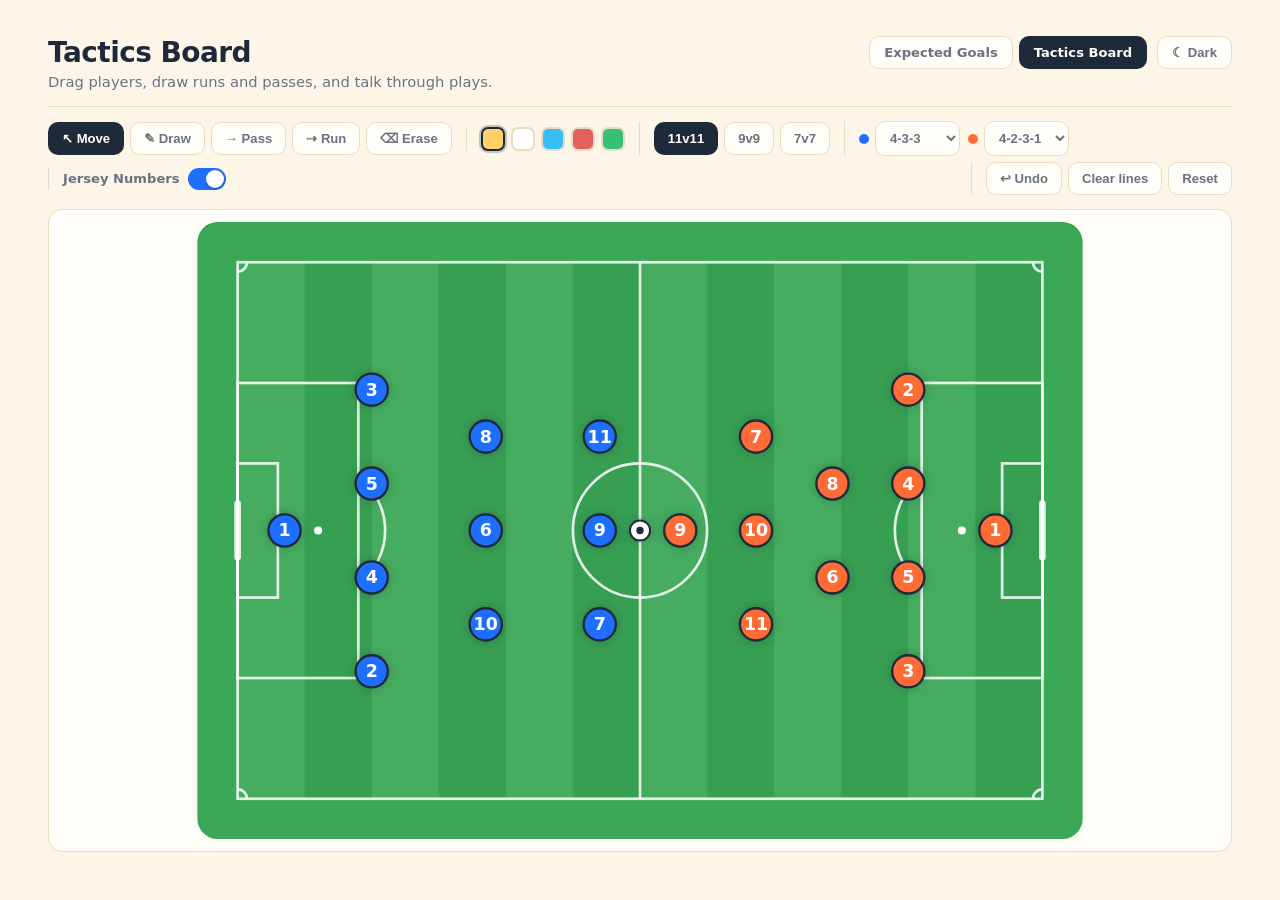
==== frontend/board.html @ 2730476d "Add Tactics Board page" ====
<!DOCTYPE html>
<html lang="en">
<head>
  <meta charset="utf-8" />
  <meta name="viewport" content="width=device-width, initial-scale=1" />
  <title>SoccerBoard</title>
  <link rel="stylesheet" href="style.css" />
  <link rel="stylesheet" href="board.css" />
  <script src="theme.js"></script>
</head>
<body class="board-body">
  <div class="app board-app">
    <header class="masthead tb-head">
      <div>
        <h1>Tactics Board</h1>
        <p>Drag players, draw runs and passes, and talk through plays.</p>
      </div>
      <div class="masthead-actions">
        <nav class="page-nav">
          <a href="index.html">Expected Goals</a>
          <a href="board.html" class="active" aria-current="page">Tactics Board</a>
        </nav>
        <button id="theme-toggle" class="theme-toggle" type="button">☾ Dark</button>
      </div>
    </header>

    <div class="tb-toolbar">
      <div class="tb-group" id="tools" role="group" aria-label="Tools">
        <button class="tb-tool active" data-tool="move"  title="Move / drag pieces">↖ Move</button>
        <button class="tb-tool" data-tool="pen"   title="Freehand draw">✎ Draw</button>
        <button class="tb-tool" data-tool="pass"  title="Pass (solid arrow)">→ Pass</button>
        <button class="tb-tool" data-tool="run"   title="Run (dashed arrow)">⇢ Run</button>
        <button class="tb-tool" data-tool="erase" title="Tap a piece or line to delete">⌫ Erase</button>
      </div>

      <div class="tb-group" id="colors" role="group" aria-label="Pen color"></div>

      <div class="tb-group" id="formats" role="group" aria-label="Players per side">
        <button class="tb-fmt active" data-format="11">11v11</button>
        <button class="tb-fmt" data-format="9">9v9</button>
        <button class="tb-fmt" data-format="7">7v7</button>
      </div>

      <div class="tb-group tb-formations">
        <label class="tb-pick" title="Home formation">
          <span class="tb-pick-dot home"></span>
          <select id="home-formation" aria-label="Home formation"></select>
        </label>
        <label class="tb-pick" title="Away formation">
          <span class="tb-pick-dot away"></span>
          <select id="away-formation" aria-label="Away formation"></select>
        </label>
      </div>

      <div class="tb-group" id="view" role="group" aria-label="View">
        <label class="tb-switch" title="Show or hide jersey numbers">
          <span class="tb-switch-text">Jersey Numbers</span>
          <input type="checkbox" id="toggle-numbers" checked />
          <span class="tb-switch-track"><span class="tb-switch-knob"></span></span>
        </label>
      </div>

      <div class="tb-group tb-actions">
        <button id="undo" title="Undo last change">↩ Undo</button>
        <button id="clear-draw" title="Remove all drawn lines">Clear lines</button>
        <button id="reset" title="Reset players to formation">Reset</button>
      </div>
    </div>

    <main class="tb-stage">
      <!-- viewBox is the pitch with a margin all round; user units == pitch units
           (120 x 80), so token positions read naturally. -->
      <svg id="board" viewBox="-6 -6 132 92" preserveAspectRatio="xMidYMid meet">
        <defs>
          <pattern id="mow" width="20" height="80" patternUnits="userSpaceOnUse">
            <rect x="0"  width="10" height="80" class="mow-light" />
            <rect x="10" width="10" height="80" class="mow-dark" />
          </pattern>
        </defs>

        <!-- turf -->
        <rect x="-6" y="-6" width="132" height="92" rx="3" class="turf-bg" />
        <rect x="0" y="0" width="120" height="80" fill="url(#mow)" />

        <!-- markings -->
        <g class="lines" fill="none">
          <rect x="0" y="0" width="120" height="80" />
          <line x1="60" y1="0" x2="60" y2="80" />
          <circle cx="60" cy="40" r="10" />
          <circle class="spot" cx="60" cy="40" r="0.6" />
          <!-- left -->
          <rect x="0" y="18" width="18" height="44" />
          <rect x="0" y="30" width="6"  height="20" />
          <circle class="spot" cx="12" cy="40" r="0.6" />
          <path d="M 18 32 A 10 10 0 0 1 18 48" />
          <line x1="0" y1="36" x2="0" y2="44" class="goal" />
          <!-- right -->
          <rect x="102" y="18" width="18" height="44" />
          <rect x="114" y="30" width="6"  height="20" />
          <circle class="spot" cx="108" cy="40" r="0.6" />
          <path d="M 102 32 A 10 10 0 0 0 102 48" />
          <line x1="120" y1="36" x2="120" y2="44" class="goal" />
          <!-- corner arcs -->
          <path d="M 1.4 0 A 1.4 1.4 0 0 1 0 1.4" />
          <path d="M 0 78.6 A 1.4 1.4 0 0 1 1.4 80" />
          <path d="M 118.6 80 A 1.4 1.4 0 0 1 120 78.6" />
          <path d="M 120 1.4 A 1.4 1.4 0 0 1 118.6 0" />
        </g>

        <g id="strokes"></g>
        <g id="tokens"></g>
        <g id="live"></g>
      </svg>
    </main>
  </div>

  <script src="board.js"></script>
</body>
</html>
---- frontend/style.css ----
* { box-sizing: border-box; }

:root {
  /* base UI — warm, sunny, NOT stark white */
  --bg:           #fdf6e8;   /* warm cream, summer paper */
  --surface:      #fffdf7;   /* cards/panels, slightly brighter cream */
  --border:       #e8dcc4;
  --text:         #1e2a3a;   /* deep navy ink, reads warm on cream */
  --text-muted:   #6b7280;

  /* the pitch — vivid summer turf (stays bright in both themes) */
  --pitch:        #3aa856;   /* brighter, sunnier green than the dark version */
  --pitch-line:   #ffffff;
  --pitch-ink:    #1e2a3a;   /* dark ink for marker outlines/labels on the bright pitch */

  /* players — colorblind-safe, tournament-bright */
  --attacker:     #1e6fff;   /* electric sky blue */
  --defender:     #ff6b35;   /* warm tournament orange */
  --goalkeeper:   #ff3d7f;   /* hot pink-magenta, GK pops */
  --ball:         #ffffff;

  /* the star: live xG value */
  --xg-accent:    #ffb800;   /* golden sun-yellow, reserved for xG only */

  --radius:       14px;      /* rounder = friendlier, more playful */
  --page-max:     1480px;    /* shared content width so the header lines up across pages */
}

/* Dark mode — keep the tournament-bright accents and vivid turf; only the warm
   cream chrome flips to deep charcoal. --pitch*, accents, --ball, --xg-accent
   and --pitch-ink are intentionally inherited from :root. */
html[data-theme="dark"] {
  --bg:           #0f141b;
  --surface:      #171e27;
  --border:       #2b3542;
  --text:         #eef2f7;
  --text-muted:   #9aa4b2;
}

html, body { height: 100%; }

body {
  margin: 0;
  min-height: 100%;
  padding: 36px clamp(16px, 4vw, 48px) 48px;
  font-family: "Inter", system-ui, -apple-system, "Segoe UI", Roboto, sans-serif;
  background: var(--bg);
  color: var(--text);
  -webkit-font-smoothing: antialiased;
}

.app { max-width: var(--page-max); margin: 0 auto; }

/* --- Masthead ---------------------------------------------------------- */
.masthead {
  display: flex;
  align-items: flex-start;
  justify-content: space-between;
  gap: 20px;
  flex-wrap: wrap;
  padding-bottom: 24px;
  margin-bottom: 28px;
  border-bottom: 1px solid var(--border);
}
.masthead h1 {
  margin: 0;
  font-size: 1.75rem;
  font-weight: 750;
  letter-spacing: -0.02em;
}
.masthead h1 .xg {
  font-weight: 600;
  color: var(--text-muted);
  font-size: 1.1rem;
  vertical-align: 0.18em;
  margin-left: 2px;
}
.masthead p { margin: 7px 0 0; color: var(--text-muted); font-size: 0.92rem; max-width: 60ch; }

/* page nav (shared across pages) */
.page-nav { display: flex; gap: 6px; flex: none; }
.page-nav a {
  padding: 8px 14px;
  font-size: 0.82rem;
  font-weight: 600;
  color: var(--text-muted);
  text-decoration: none;
  border: 1px solid var(--border);
  border-radius: 10px;
  background: var(--surface);
  transition: color 0.15s ease, border-color 0.15s ease, background 0.15s ease;
}
.page-nav a:hover { color: var(--text); border-color: var(--text-muted); }
.page-nav a.active {
  color: var(--surface);
  background: var(--text);
  border-color: transparent;
}

.masthead-actions { display: flex; align-items: center; gap: 10px; flex: none; }
.theme-toggle {
  padding: 8px 14px;
  font-size: 0.82rem;
  font-weight: 600;
  color: var(--text-muted);
  border: 1px solid var(--border);
  border-radius: 10px;
  background: var(--surface);
  cursor: pointer;
  white-space: nowrap;
  transition: color 0.15s ease, border-color 0.15s ease, background 0.15s ease;
}
.theme-toggle:hover { color: var(--text); border-color: var(--text-muted); }

/* --- Board layout ------------------------------------------------------ */
.board {
  display: grid;
  grid-template-columns: minmax(0, 1.5fr) minmax(300px, 1fr);
  gap: 26px;
  align-items: stretch;
}

/* --- Pitch ------------------------------------------------------------- */
.pitch-wrap {
  position: relative;
  padding: 14px;
  background: var(--surface);
  border: 1px solid var(--border);
  border-radius: var(--radius);
}

#pitch {
  width: 100%;
  height: auto;
  display: block;
  border-radius: calc(var(--radius) - 4px);
  touch-action: none;
}

/* Dragging must never select the SVG text/labels or surrounding page text. */
#pitch, #board, .pitch-wrap, .tb-stage {
  user-select: none;
  -webkit-user-select: none;
}

.pitch-bg { fill: var(--pitch); }
.stripes rect { fill: var(--pitch-line); fill-opacity: 0.06; }
.stripes rect:nth-child(even) { fill-opacity: 0.11; }
.line { stroke: var(--pitch-line); stroke-opacity: 0.85; stroke-width: 0.35; fill: none; }
.goal { stroke: var(--pitch-line); stroke-width: 1.4; stroke-linecap: round; }
.spot { fill: var(--pitch-line); }

/* shot geometry */
.cone { fill: var(--pitch-line); fill-opacity: 0.16; stroke: var(--pitch-line); stroke-opacity: 0.5; stroke-width: 0.18; }
.sightline {
  stroke: var(--pitch-line);
  stroke-opacity: 0.7;
  stroke-width: 0.28;
  stroke-dasharray: 1.4 1.2;
  stroke-linecap: round;
}

.marker {
  cursor: grab;
  stroke: var(--pitch-ink);
  stroke-width: 0.3;
  filter: drop-shadow(0 0.6px 0.9px color-mix(in srgb, var(--pitch-ink) 35%, transparent));
  transition: r 0.08s ease;
}
.marker:hover { stroke-width: 0.55; }
.marker.dragging { cursor: grabbing; }
.marker.shooter { fill: var(--ball); stroke: var(--pitch-ink); stroke-width: 0.6; }
.marker.att { fill: var(--attacker); }
.marker.def { fill: var(--defender); }
.marker.gk  { fill: var(--goalkeeper); }
.marker.in-cone { stroke: var(--pitch-ink); stroke-width: 0.85; }
.marker-label {
  fill: var(--pitch-ink); font-size: 2px; font-weight: 800;
  text-anchor: middle; dominant-baseline: central; pointer-events: none;
}

/* --- Panel ------------------------------------------------------------- */
#panel {
  display: flex;
  flex-direction: column;
  gap: 16px;
}

/* The xG hero uses the same surface + border as the stat cards; the golden
   value is what makes it stand out, not the panel color. */
.xg-box {
  position: relative;
  background: var(--surface);
  border: 1px solid var(--border);
  border-radius: var(--radius);
  padding: 24px 20px 20px;
  text-align: center;
}
.xg-label { color: var(--text-muted); letter-spacing: 0.2em; font-size: 0.68rem; font-weight: 700; }
#xg-value {
  color: var(--xg-accent);
  font-size: 3.8rem; font-weight: 800; line-height: 1.02;
  font-variant-numeric: tabular-nums; margin-top: 2px;
  letter-spacing: -0.03em;
}
.xg-verdict {
  display: inline-block;
  margin-top: 2px;
  padding: 3px 12px;
  font-size: 0.72rem;
  font-weight: 700;
  letter-spacing: 0.04em;
  text-transform: uppercase;
  border-radius: 999px;
  color: var(--text-muted);
  background: color-mix(in srgb, var(--text-muted) 16%, transparent);
  min-height: 1.2em;
}
.bar {
  height: 10px; background: color-mix(in srgb, var(--text) 12%, transparent);
  border-radius: 6px; overflow: hidden; margin-top: 16px;
}
#xg-bar {
  height: 100%; width: 0%;
  background: var(--pitch);
  border-radius: 6px;
  transition: width 0.3s cubic-bezier(.4,0,.2,1);
}
.xg-pct { color: var(--text-muted); font-size: 0.82rem; min-height: 1.1em; margin-top: 9px; }

/* --- Stat grid --------------------------------------------------------- */
.stat-grid {
  display: grid;
  grid-template-columns: 1fr 1fr;
  grid-auto-rows: 1fr;      /* equal rows that grow to absorb the panel's height */
  gap: 12px;
  flex: 1 1 auto;           /* fill the space between the hero and the buttons */
}
.stat {
  display: flex;
  flex-direction: column;
  justify-content: center;  /* keep the value centered as the card grows */
  align-items: center;      /* center the text horizontally too */
  text-align: center;
  gap: 4px;
  min-height: 76px;
  padding: 14px 16px;
  background: var(--surface);
  border: 1px solid var(--border);
  border-radius: calc(var(--radius) - 2px);
}
.stat-val {
  font-size: 1.32rem;
  font-weight: 700;
  font-variant-numeric: tabular-nums;
  letter-spacing: -0.02em;
  color: var(--text);
}
.stat-val .unit { font-size: 0.78rem; font-weight: 600; color: var(--text-muted); margin-left: 2px; }
.stat-val.warn { color: var(--defender); }
.stat-key {
  font-size: 0.68rem;
  color: var(--text-muted);
  letter-spacing: 0.04em;
  text-transform: uppercase;
}

.legend {
  display: grid;
  grid-template-columns: 1fr 1fr;
  gap: 8px 14px;
  padding: 14px 16px;
  background: var(--surface);
  border: 1px solid var(--border);
  border-radius: calc(var(--radius) - 2px);
  font-size: 0.82rem;
  color: var(--text);
}
.legend span { display: flex; align-items: center; }
.dot {
  display: inline-block; width: 11px; height: 11px; border-radius: 50%;
  margin-right: 9px; flex: none;
}
.dot.shooter { background: var(--ball); border: 2px solid var(--text); }
.dot.att { background: var(--attacker); }
.dot.def { background: var(--defender); }
.dot.gk  { background: var(--goalkeeper); }

.controls { display: flex; gap: 9px; flex-wrap: wrap; }
.controls button {
  flex: 1 1 auto;
  background: var(--surface); color: var(--text);
  border: 1px solid var(--border); padding: 11px 12px;
  border-radius: calc(var(--radius) - 3px); cursor: pointer; font-size: 0.85rem; font-weight: 700;
  transition: background 0.15s ease, transform 0.05s ease, border-color 0.15s ease;
}
.controls button:active { transform: translateY(1px); }

/* The add buttons carry the color of the player they drop, so it's obvious
   what each does. Reset is a distinct neutral button of its own. */
.controls .btn-att {
  color: var(--attacker);
  border-color: color-mix(in srgb, var(--attacker) 55%, transparent);
  background: color-mix(in srgb, var(--attacker) 12%, var(--surface));
}
.controls .btn-att:hover { background: color-mix(in srgb, var(--attacker) 22%, var(--surface)); }
.controls .btn-def {
  color: var(--defender);
  border-color: color-mix(in srgb, var(--defender) 55%, transparent);
  background: color-mix(in srgb, var(--defender) 12%, var(--surface));
}
.controls .btn-def:hover { background: color-mix(in srgb, var(--defender) 22%, var(--surface)); }
.controls #reset { flex: 0 0 auto; color: var(--text-muted); }
.controls #reset:hover { color: var(--text); background: var(--bg); border-color: var(--text-muted); }

/* --- Responsive -------------------------------------------------------- */
@media (max-width: 860px) {
  .board { grid-template-columns: 1fr; }
}
---- frontend/board.css ----
/* Tactics whiteboard — layered on top of style.css (shared theme tokens). */

/* The board fills the page: a flex column of header → toolbar → field. It shares
   the xG page's content width so the header lines up when switching pages. */
.board-app {
  display: flex;
  flex-direction: column;
  gap: 14px;
  height: calc(100dvh - 84px); /* body has 36px top + 48px bottom padding */
}

.tb-head {
  padding-bottom: 16px;
  margin-bottom: 0;
}
.tb-head p { margin-top: 4px; }

/* --- Toolbar ----------------------------------------------------------- */
/* Groups of pill buttons that match the page nav / theme toggle, separated by
   thin dividers rather than boxed-in segments. */
.tb-toolbar {
  display: flex;
  flex-wrap: wrap;
  align-items: center;
  gap: 6px 14px;
}
.tb-group {
  display: flex;
  align-items: center;
  gap: 6px;
}
.tb-group + .tb-group { border-left: 1px solid var(--border); padding-left: 14px; }
.tb-actions { margin-left: auto; border-left: none; padding-left: 0; }

/* Shared pill styling: same language as .page-nav a and .theme-toggle. */
.tb-toolbar button,
.tb-pick select {
  flex: 0 0 auto;
  padding: 8px 13px;
  font-size: 0.82rem;
  font-weight: 600;
  color: var(--text-muted);
  background: var(--surface);
  border: 1px solid var(--border);
  border-radius: 10px;
  cursor: pointer;
  transition: color 0.15s ease, border-color 0.15s ease, background 0.15s ease;
}
.tb-toolbar button:hover,
.tb-pick select:hover { color: var(--text); border-color: var(--text-muted); }
.tb-tool.active,
.tb-fmt.active {
  color: var(--surface);
  background: var(--text);
  border-color: transparent;
}

/* Per-team formation pickers. */
.tb-formations { gap: 8px; }
.tb-pick { display: flex; align-items: center; gap: 6px; }
.tb-pick select { padding: 8px 10px; }
.tb-pick-dot { width: 10px; height: 10px; border-radius: 50%; flex: none; }
.tb-pick-dot.home { background: var(--attacker); }
.tb-pick-dot.away { background: var(--defender); }

.tb-toolbar .swatch {
  width: 24px; height: 24px;
  flex: 0 0 auto;
  padding: 0;
  border-radius: 7px;
  border: 2px solid var(--border);
  cursor: pointer;
}
.tb-toolbar .swatch.active { border-color: var(--text); box-shadow: 0 0 0 2px color-mix(in srgb, var(--text) 25%, transparent); }

/* Sliding on/off switch for shirt numbers. */
.tb-switch { display: flex; align-items: center; gap: 8px; cursor: pointer; font-size: 0.82rem; font-weight: 600; color: var(--text-muted); user-select: none; }
.tb-switch input { position: absolute; opacity: 0; width: 0; height: 0; }
.tb-switch-track {
  position: relative;
  width: 38px; height: 22px;
  flex: none;
  border-radius: 999px;
  background: color-mix(in srgb, var(--text-muted) 45%, var(--surface));
  transition: background 0.15s ease;
}
.tb-switch-knob {
  position: absolute; top: 2px; left: 2px;
  width: 18px; height: 18px;
  border-radius: 50%;
  background: #fff;
  box-shadow: 0 1px 2px rgba(0, 0, 0, 0.35);
  transition: transform 0.15s ease;
}
.tb-switch input:checked + .tb-switch-track { background: var(--attacker); }
.tb-switch input:checked + .tb-switch-track .tb-switch-knob { transform: translateX(16px); }
.tb-switch input:focus-visible + .tb-switch-track { box-shadow: 0 0 0 2px color-mix(in srgb, var(--text) 30%, transparent); }

/* --- Field (fills remaining height) ------------------------------------ */
.tb-stage {
  flex: 1;
  min-height: 0;
  display: flex;
  padding: 12px;
  background: var(--surface);
  border: 1px solid var(--border);
  border-radius: var(--radius);
}
#board {
  flex: 1;
  width: 100%;
  height: 100%;
  min-height: 0;
  display: block;
  touch-action: none;
}
#board[data-tool="pen"], #board[data-tool="pass"], #board[data-tool="run"] { cursor: crosshair; }
#board[data-tool="erase"] { cursor: not-allowed; }

/* --- Pitch markings ---------------------------------------------------- */
.turf-bg { fill: var(--pitch); }
.mow-light { fill: #ffffff; fill-opacity: 0.06; }
.mow-dark { fill: #000000; fill-opacity: 0.05; }
.lines { stroke: var(--pitch-line); stroke-opacity: 0.85; stroke-width: 0.4; }
.lines .goal { stroke: var(--pitch-line); stroke-width: 1; stroke-linecap: round; }
.lines .spot { fill: var(--pitch-line); stroke: none; }

/* --- Strokes ----------------------------------------------------------- */
.stroke { fill: none; stroke-width: 0.7; stroke-linecap: round; stroke-linejoin: round; }
.stroke.arrow { stroke-width: 0.6; stroke-linecap: butt; } /* butt so the stem can't poke past the arrowhead tip */
.stroke.arrow.dashed { stroke-dasharray: 2 1.6; }
[data-tool="erase"] .stroke,
[data-tool="erase"] .token { cursor: not-allowed; }

/* --- Tokens ------------------------------------------------------------ */
.token { stroke: var(--text); stroke-width: 0.35; filter: drop-shadow(0 0.5px 0.8px color-mix(in srgb, var(--text) 30%, transparent)); }
[data-tool="move"] .token { cursor: grab; }
.token.home { fill: var(--attacker); }
.token.away { fill: var(--defender); }
/* The ball is always white with black detailing — never re-tinted by the theme. */
.token.ball { fill: var(--ball); stroke: var(--pitch-ink); stroke-width: 0.3; }
.ball-pip { fill: var(--pitch-ink); pointer-events: none; }
.token-label {
  fill: #fff; font-size: 2.6px; font-weight: 800;
  text-anchor: middle; dominant-baseline: central; pointer-events: none;
  font-family: "Inter", system-ui, sans-serif;
}
#board[data-numbers="off"] .token-label { display: none; }

/* --- Responsive -------------------------------------------------------- */
@media (max-width: 760px) {
  .board-app { height: auto; }
  .tb-stage { min-height: 60vh; }
  .tb-actions { margin-left: 0; }
}
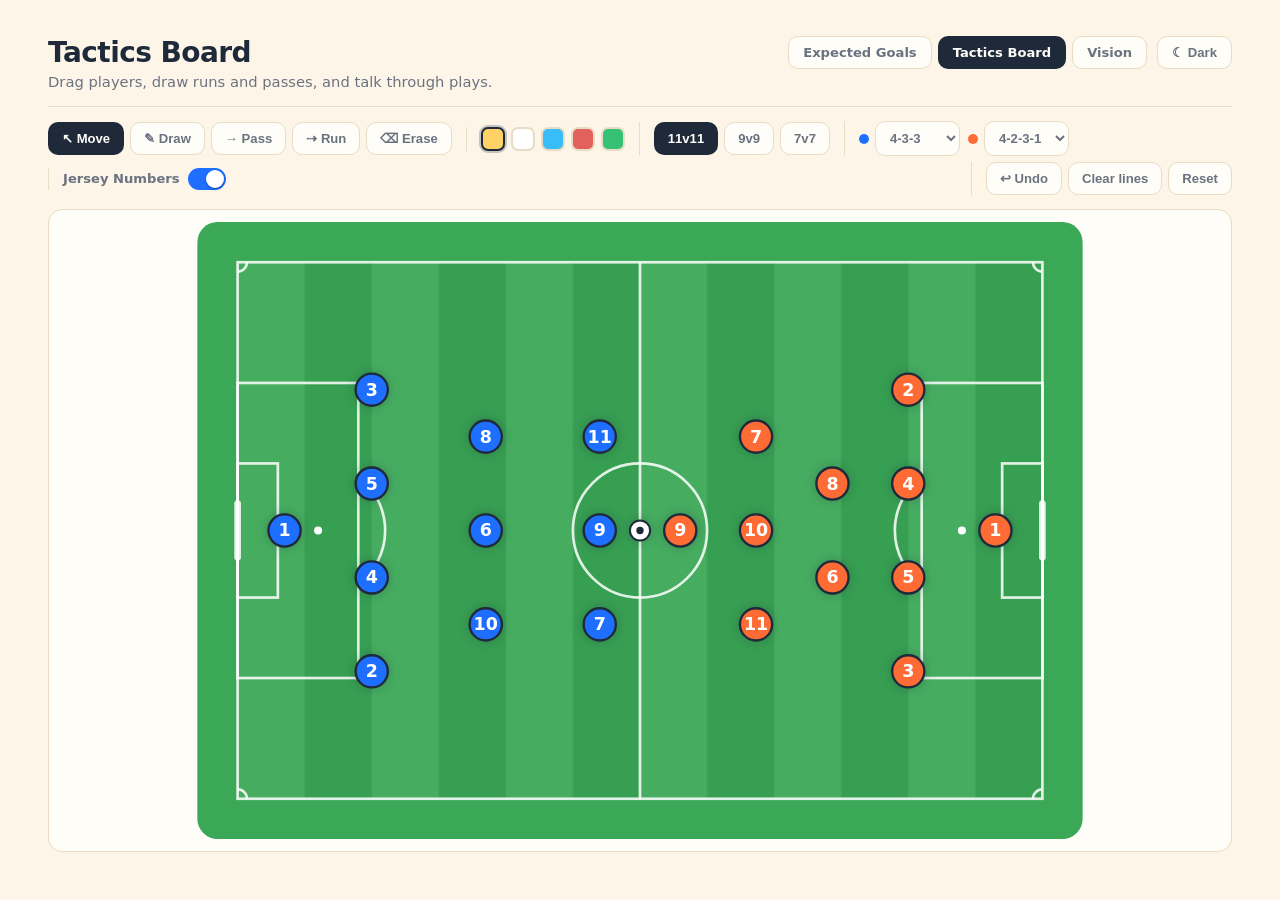
==== commit 026b3a41: "Add Vision page with pitch calibration, photo mapping and video scrubbing" ====
--- a/frontend/board.html
+++ b/frontend/board.html
@@ -19,6 +19,7 @@
         <nav class="page-nav">
           <a href="index.html">Expected Goals</a>
           <a href="board.html" class="active" aria-current="page">Tactics Board</a>
+          <a href="vision.html">Vision</a>
         </nav>
         <button id="theme-toggle" class="theme-toggle" type="button">☾ Dark</button>
       </div>
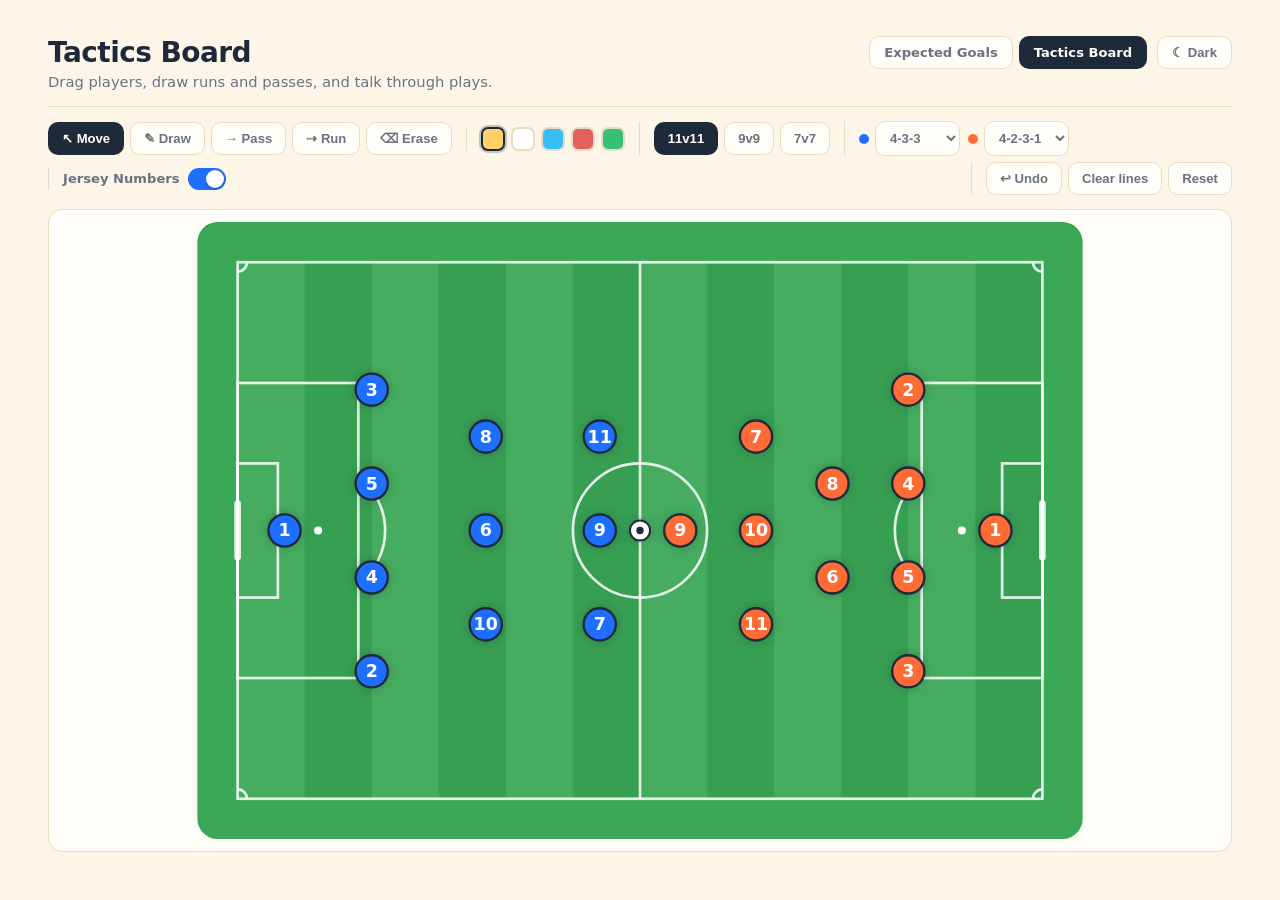
==== commit 83a8b618: "Remove Vision feature: manual calibration wasn't accurate enough to keep" ====
--- a/frontend/board.html
+++ b/frontend/board.html
@@ -19,7 +19,6 @@
         <nav class="page-nav">
           <a href="index.html">Expected Goals</a>
           <a href="board.html" class="active" aria-current="page">Tactics Board</a>
-          <a href="vision.html">Vision</a>
         </nav>
         <button id="theme-toggle" class="theme-toggle" type="button">☾ Dark</button>
       </div>
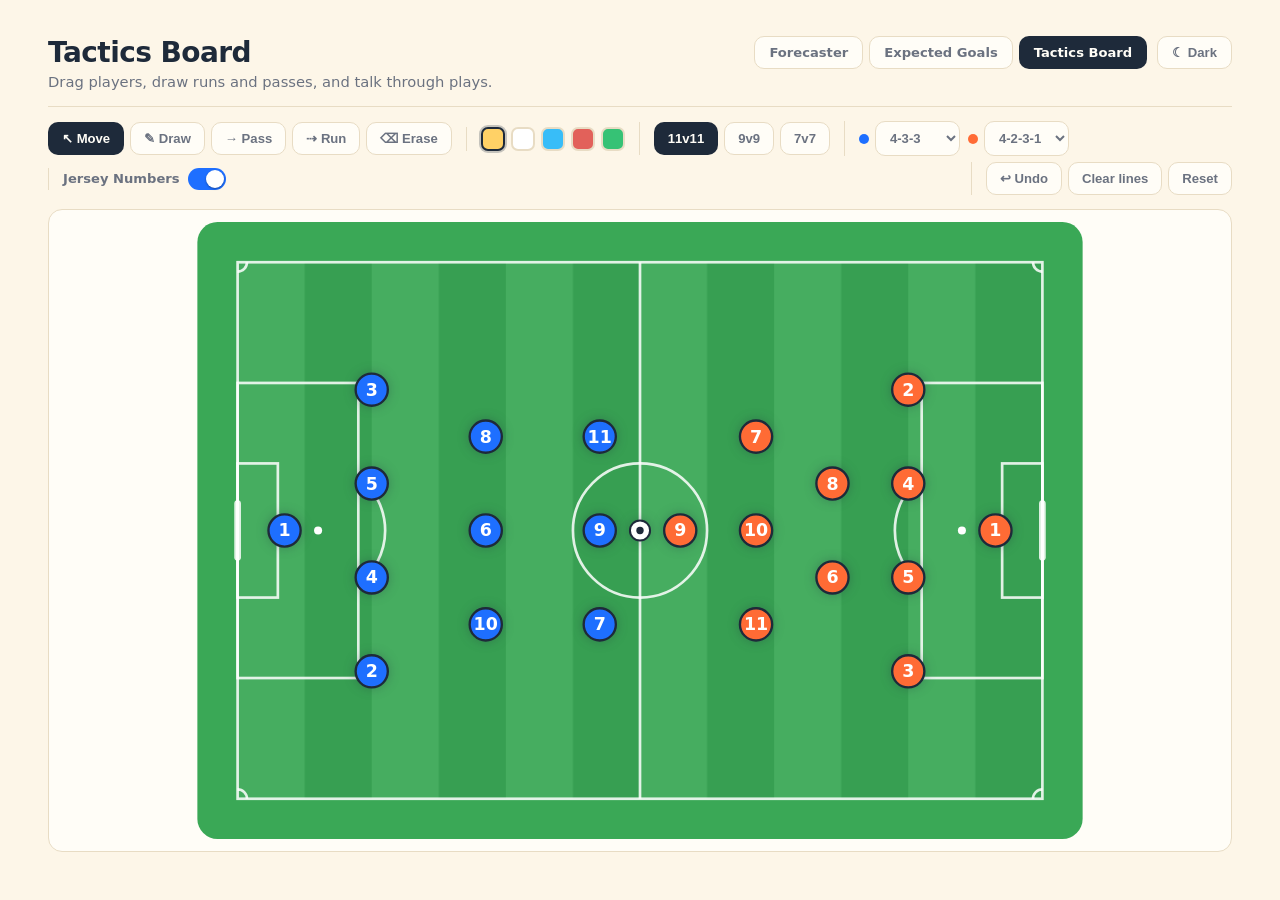
==== commit 8dc5a7f7: "Add 3-tab UI (Pre-tournament/Live/Reality), player delta injury model, and WC 2026 data" ====
--- a/frontend/board.html
+++ b/frontend/board.html
@@ -17,7 +17,8 @@
       </div>
       <div class="masthead-actions">
         <nav class="page-nav">
-          <a href="index.html">Expected Goals</a>
+          <a href="index.html">Forecaster</a>
+          <a href="xg.html">Expected Goals</a>
           <a href="board.html" class="active" aria-current="page">Tactics Board</a>
         </nav>
         <button id="theme-toggle" class="theme-toggle" type="button">☾ Dark</button>
